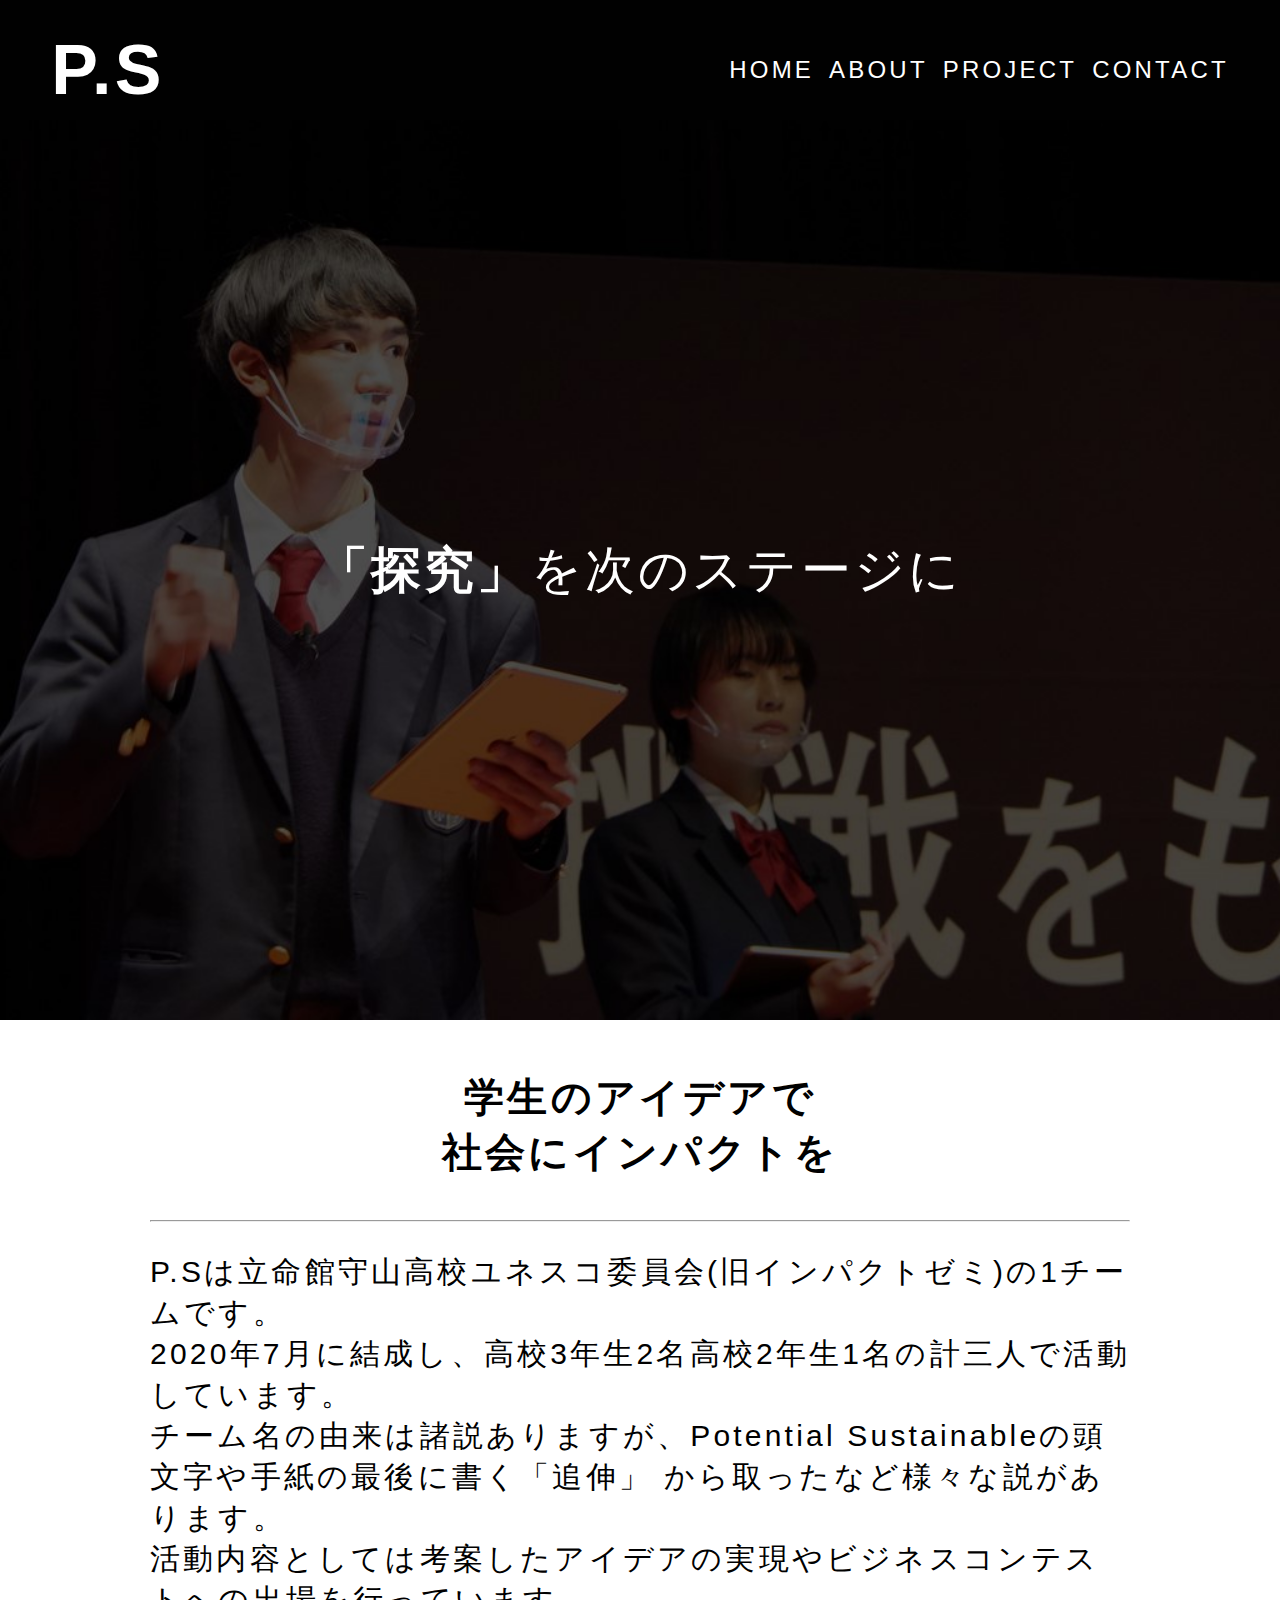
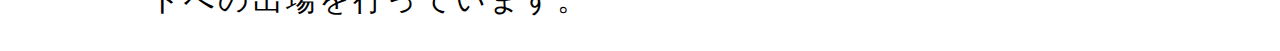
==== index.html @ 9fa4072c "CSSを修正" ====
<!DOCTYPE html>
<html lang="en" dir="ltr">

<head>
  <meta charset="utf-8">
  <link rel="stylesheet" href="CSS/style.css" />
  <link rel="icon" type="image/jpg" href="icon.jpg">
  <link rel="apple-touch-icon" sizes="180x180" href="icon.jpg">
  <title>PSホームページ</title>
  <script
  src="https://code.jquery.com/jquery-2.2.4.js"
  integrity="sha256-iT6Q9iMJYuQiMWNd9lDyBUStIq/8PuOW33aOqmvFpqI="
  crossorigin="anonymous">
</script>
<script>
$(function() {
   const hum = $('#hamburger, .close')
   const nav = $('.sp-nav')
   hum.on('click', function(){
      nav.toggleClass('toggle');
   });
});
</script>

</head>
<body>
    <header>
        <h1>
           <a href="/">P.S</a>
        </h1>
        <nav class="pc_header">
           <ul>
              <li><a href="#">HOME</a></li>
              <li><a href="#">ABOUT</a></li>
              <li><a href="#">PROJECT</a></li>
              <li><a href="#">CONTACT</a></li>
           </ul>
        </nav>
        <nav class="sp-nav">
         <ul>
            <li class="phone_li"><a href="#">HOME</a></li>
            <li class="phone_li"><a href="#">ABOUT</a></li>
            <li class="phone_li"><a href="#">PROJECT</a></li>
            <li class="phone_li"><a href="#">CONTACT</a></li>
            <li class="phone_li"><a href="index.html">閉じる</a></li>
         </ul>
       </nav>
        <div id="hamburger">
         <span></span>
      </div>
     </header>
     <div class="main-visual">
        <h2><b>「探究」</b>を次のステージに</h2>
     </div>
     <center>
     <h3>学生のアイデアで<br>社会にインパクトを</h3>
     </center>
     <hr>
     <p id="home_text">P.Sは立命館守山高校ユネスコ委員会(旧インパクトゼミ)の1チームです。<br>
        2020年7月に結成し、高校3年生2名高校2年生1名の計三人で活動しています。<br>
        チーム名の由来は諸説ありますが、Potential Sustainableの頭文字や手紙の最後に書く「追伸」
        から取ったなど様々な説があります。<br>
        活動内容としては考案したアイデアの実現やビジネスコンテストへの出場を行っています。</p>
     
</body>
---- CSS/style.css ----
@charset "utf-8";
* {
   box-sizing: border-box;
}
body {
   margin: 0;
   padding: 0;
   font-family: "Hiragino Kaku Gothic Pro", "ヒラギノ角ゴ Pro W3", メイリオ, Meiryo, "ＭＳ Ｐゴシック", "Helvetica Neue", Helvetica, Arial, sans-serif;
   background-color: white;
   letter-spacing : 0.2em;
}
header {
   padding: 30px 4% 10px;
  
   top: 0;
   width: 100%;
   background-color: #010101;
   display: flex;
   align-items: center;
}
h1 {
   margin: 0; padding: 0;
   font-size: 70px;
}
a {	
   text-decoration: none;
   color: #fff;
}
nav {
   margin: 0 0 0 auto;
}
ul {
   list-style: none;
   margin: 0;
   display: flex;
}
li {
   margin: 0 0 0 15px;
   font-size: 24px;
}
.main-visual {
   display: flex;
   justify-content: center;
   align-items: center;
   height: 100vh;
   background: url('toppage.jpg') top center / cover no-repeat;
}
h2 {
   margin: 0;
   font-size: 50px;
   font-weight: normal;
   color: #fff;
}

.sp-nav {
   display: none;
}
#home_text{
   margin-left: 150px;
   margin-right: 150px;
   font-size: 30px;
}
hr{
   margin-left: 150px;
   margin-right: 150px;
}
h3{
   font-size: 40px;
   margin-top: 50px;
   
}
@media screen and (max-width: 980px) {
   .pc_header {
      display: none;
   }
   .sp-nav {
      z-index: 1;
      position: fixed;
      top: 0;
      left: 0;
      width: 100%;
      height: 100vh;
      display: block;
      width: 100%;
      background: rgba(0, 0, 0, .8);
      opacity: 0;
      transform: translateY(-100%);
      transition: all .2s ease-in-out;
   }
   .phone_li{
      font-size: 50px;
   }
   #hamburger {
      position: relative;
      display: block;
      width: 60px;
      height: 50px;
      margin: 0 0 0 auto;
   }
   #hamburger span {
      position: absolute;
      top: 50%;
      left: 0;
      display: block;
      width: 100%;
      height: 6px;
      background-color: #fff;
      transform: translateY(-50%);
   }
   #hamburger::before {
      content: '';
      display: block;
      position: absolute;
      top: 0;
      left: 0;
      width: 100%;
      height: 6px;
      background-color: #fff;
   }
   #hamburger::after {
      content: '';
      display: block;
      position: absolute;
      bottom: 0;
      left: 0;
      width: 100%;
      height: 6px;
      background-color: #fff;
   }
   /*スマホメニュー*/
   .sp-nav ul {
      padding: 0;
      display: flex;
      flex-direction: column;
      justify-content: center;
      align-items: center;
      height: 100%;
   }
   .sp-nav li {
      margin: 0;
      padding: 0;
   }
   .sp-nav li span {
      font-size: 50px;
      color: #fff;
   }
   .sp-nav li a, .sp-nav li span {
      display: block;
      padding: 20px 0;
   }
 
   }
   .toggle {
      transform: translateY( 0 );
      opacity: 1;
   }
   .main-visual {
      padding: 0 4%;
   }
   h2 {
      line-height: 1.6;
      text-align: center;
   }
}
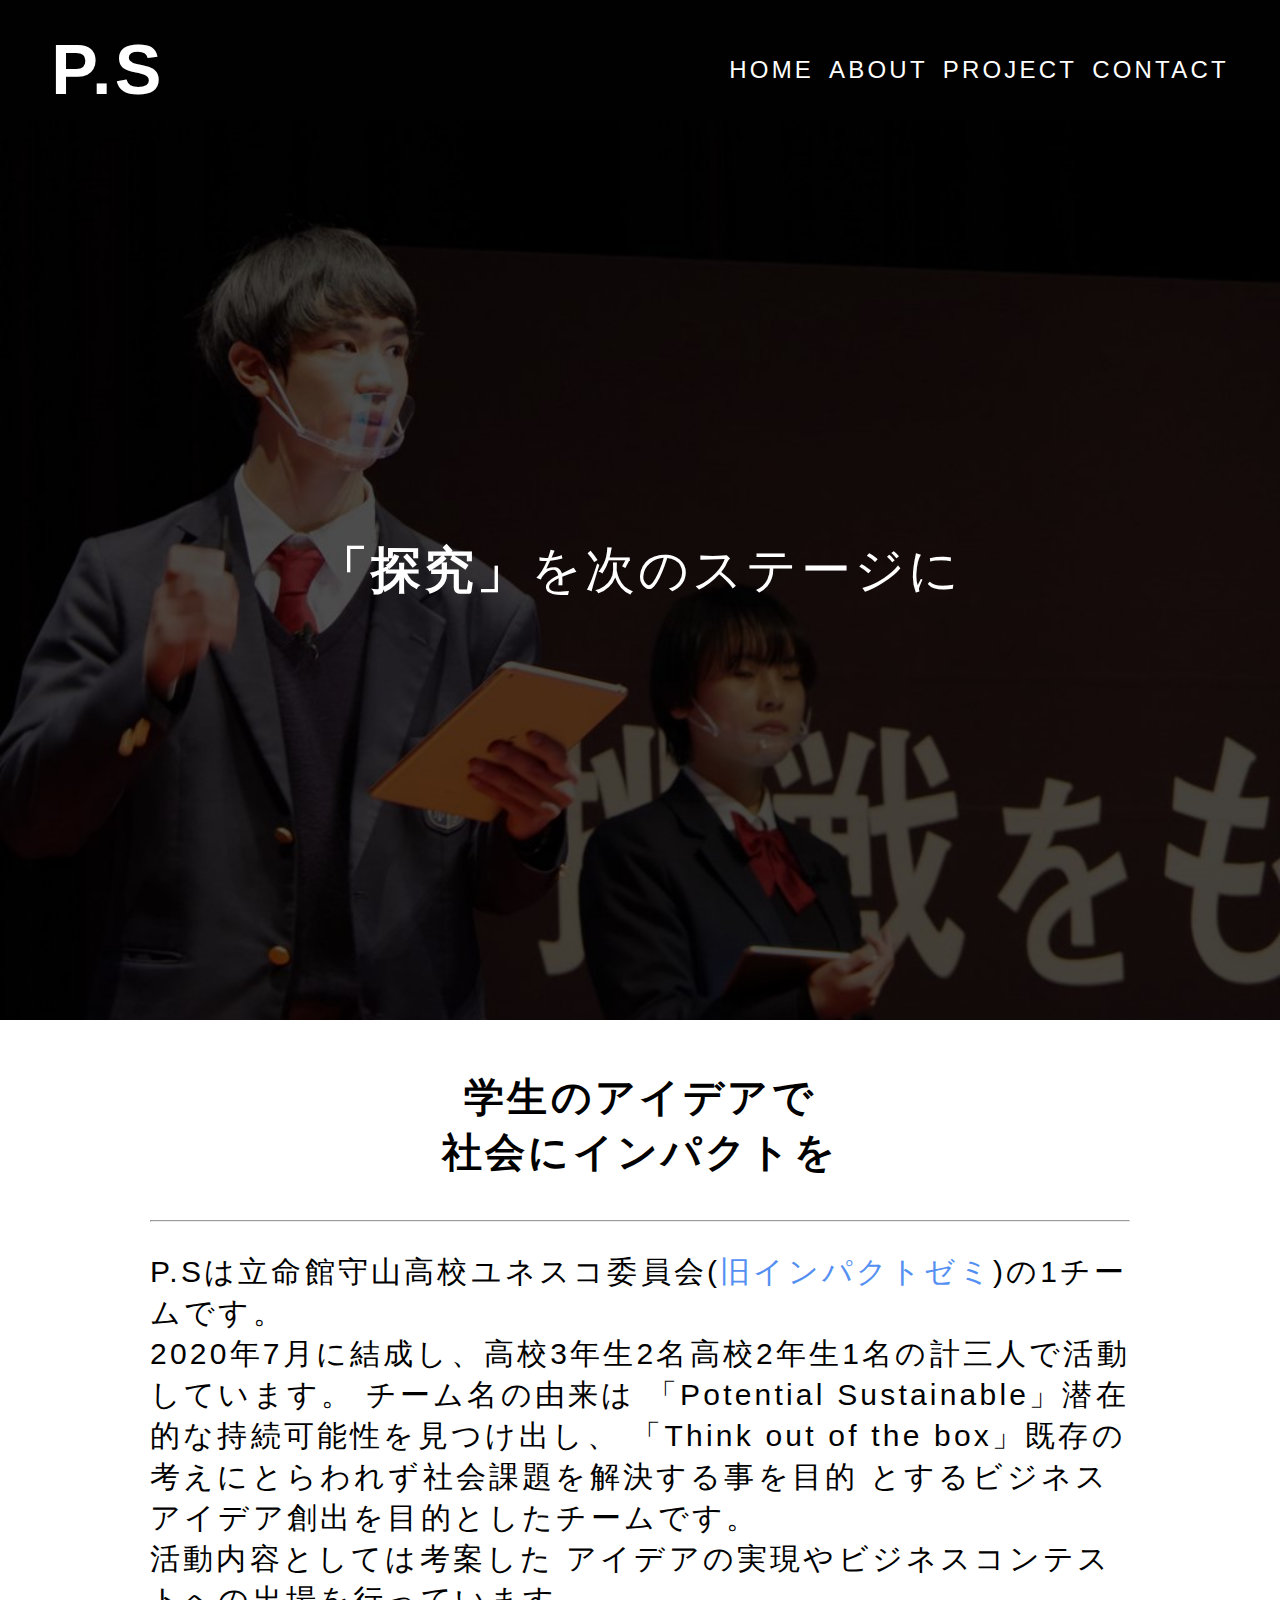
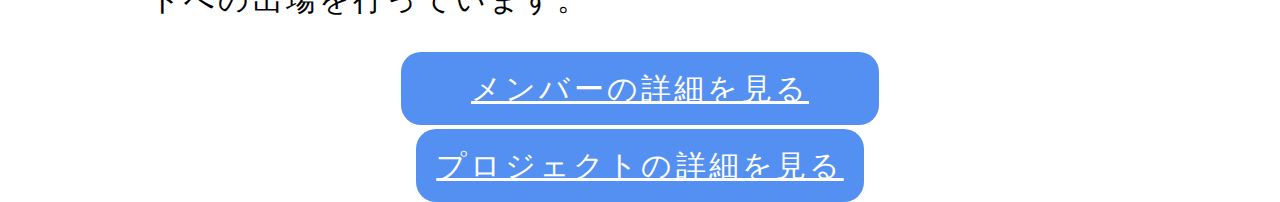
==== commit ed135248: "add profile link" ====
--- a/index.html
+++ b/index.html
@@ -26,23 +26,23 @@
 <body>
     <header>
         <h1>
-           <a href="/">P.S</a>
+           <a class="headerlink" href="/">P.S</a>
         </h1>
         <nav class="pc_header">
            <ul>
-              <li><a href="#">HOME</a></li>
-              <li><a href="#">ABOUT</a></li>
-              <li><a href="#">PROJECT</a></li>
-              <li><a href="#">CONTACT</a></li>
+              <li><a class="headerlink" href="#">HOME</a></li>
+              <li><a class="headerlink" href="#">ABOUT</a></li>
+              <li><a class="headerlink" href="#">PROJECT</a></li>
+              <li><a class="headerlink" href="#">CONTACT</a></li>
            </ul>
         </nav>
         <nav class="sp-nav">
          <ul>
-            <li class="phone_li"><a href="#">HOME</a></li>
-            <li class="phone_li"><a href="#">ABOUT</a></li>
-            <li class="phone_li"><a href="#">PROJECT</a></li>
-            <li class="phone_li"><a href="#">CONTACT</a></li>
-            <li class="phone_li"><a href="index.html">閉じる</a></li>
+            <li class="phone_li"><a class="headerlink" href="#">HOME</a></li>
+            <li class="phone_li"><a class="headerlink" href="#">ABOUT</a></li>
+            <li class="phone_li"><a class="headerlink" href="#">PROJECT</a></li>
+            <li class="phone_li"><a class="headerlink" href="#">CONTACT</a></li>
+            <li class="phone_li"><a class="headerlink" href="index.html">閉じる</a></li>
          </ul>
        </nav>
         <div id="hamburger">
@@ -56,10 +56,20 @@
      <h3>学生のアイデアで<br>社会にインパクトを</h3>
      </center>
      <hr>
-     <p id="home_text">P.Sは立命館守山高校ユネスコ委員会(旧インパクトゼミ)の1チームです。<br>
-        2020年7月に結成し、高校3年生2名高校2年生1名の計三人で活動しています。<br>
-        チーム名の由来は諸説ありますが、Potential Sustainableの頭文字や手紙の最後に書く「追伸」
-        から取ったなど様々な説があります。<br>
-        活動内容としては考案したアイデアの実現やビジネスコンテストへの出場を行っています。</p>
-     
+     <p id="home_text">P.Sは立命館守山高校ユネスコ委員会(<a class="home_text_link" href="https://impact-rits.github.io/genie.github.io/index.html">旧インパクトゼミ</a>)の1チームです。<br>
+        2020年7月に結成し、高校3年生2名高校2年生1名の計三人で活動しています。
+        チーム名の由来は
+        「Potential Sustainable」潜在的な持続可能性を見つけ出し、
+        「Think out of the box」既存の考えにとらわれず社会課題を解決する事を目的
+        とするビジネスアイデア創出を目的としたチームです。
+        <br>活動内容としては考案した
+        アイデアの実現やビジネスコンテストへの出場を行っています。</p>
+     <center>
+        <br>
+        <a class="detaillink_1" href="about.html">メンバーの詳細を見る</a>
+        <br>
+        <br>
+        <br>
+        <a class="detaillink_2" href="about.html">プロジェクトの詳細を見る</a>
+     </center>
 </body>--- a/CSS/style.css
+++ b/CSS/style.css
@@ -22,7 +22,7 @@
    margin: 0; padding: 0;
    font-size: 70px;
 }
-a {	
+.headerlink{	
    text-decoration: none;
    color: #fff;
 }
@@ -68,6 +68,27 @@
    font-size: 40px;
    margin-top: 50px;
    
+}
+.home_text_link{
+   color: #5490F2;
+   text-decoration: none;
+}
+.detaillink_1{
+   color: white;
+   background-color: #5490F2;
+   padding-top:20px;
+   padding-bottom:20px;
+   padding-left: 70px;
+   padding-right: 70px;
+   font-size: 30px;
+   border-radius: 20px;
+}
+.detaillink_2{
+   color: white;
+   background-color: #5490F2;
+   padding:20px;
+   font-size: 30px;
+   border-radius: 20px;
 }
 @media screen and (max-width: 980px) {
    .pc_header {
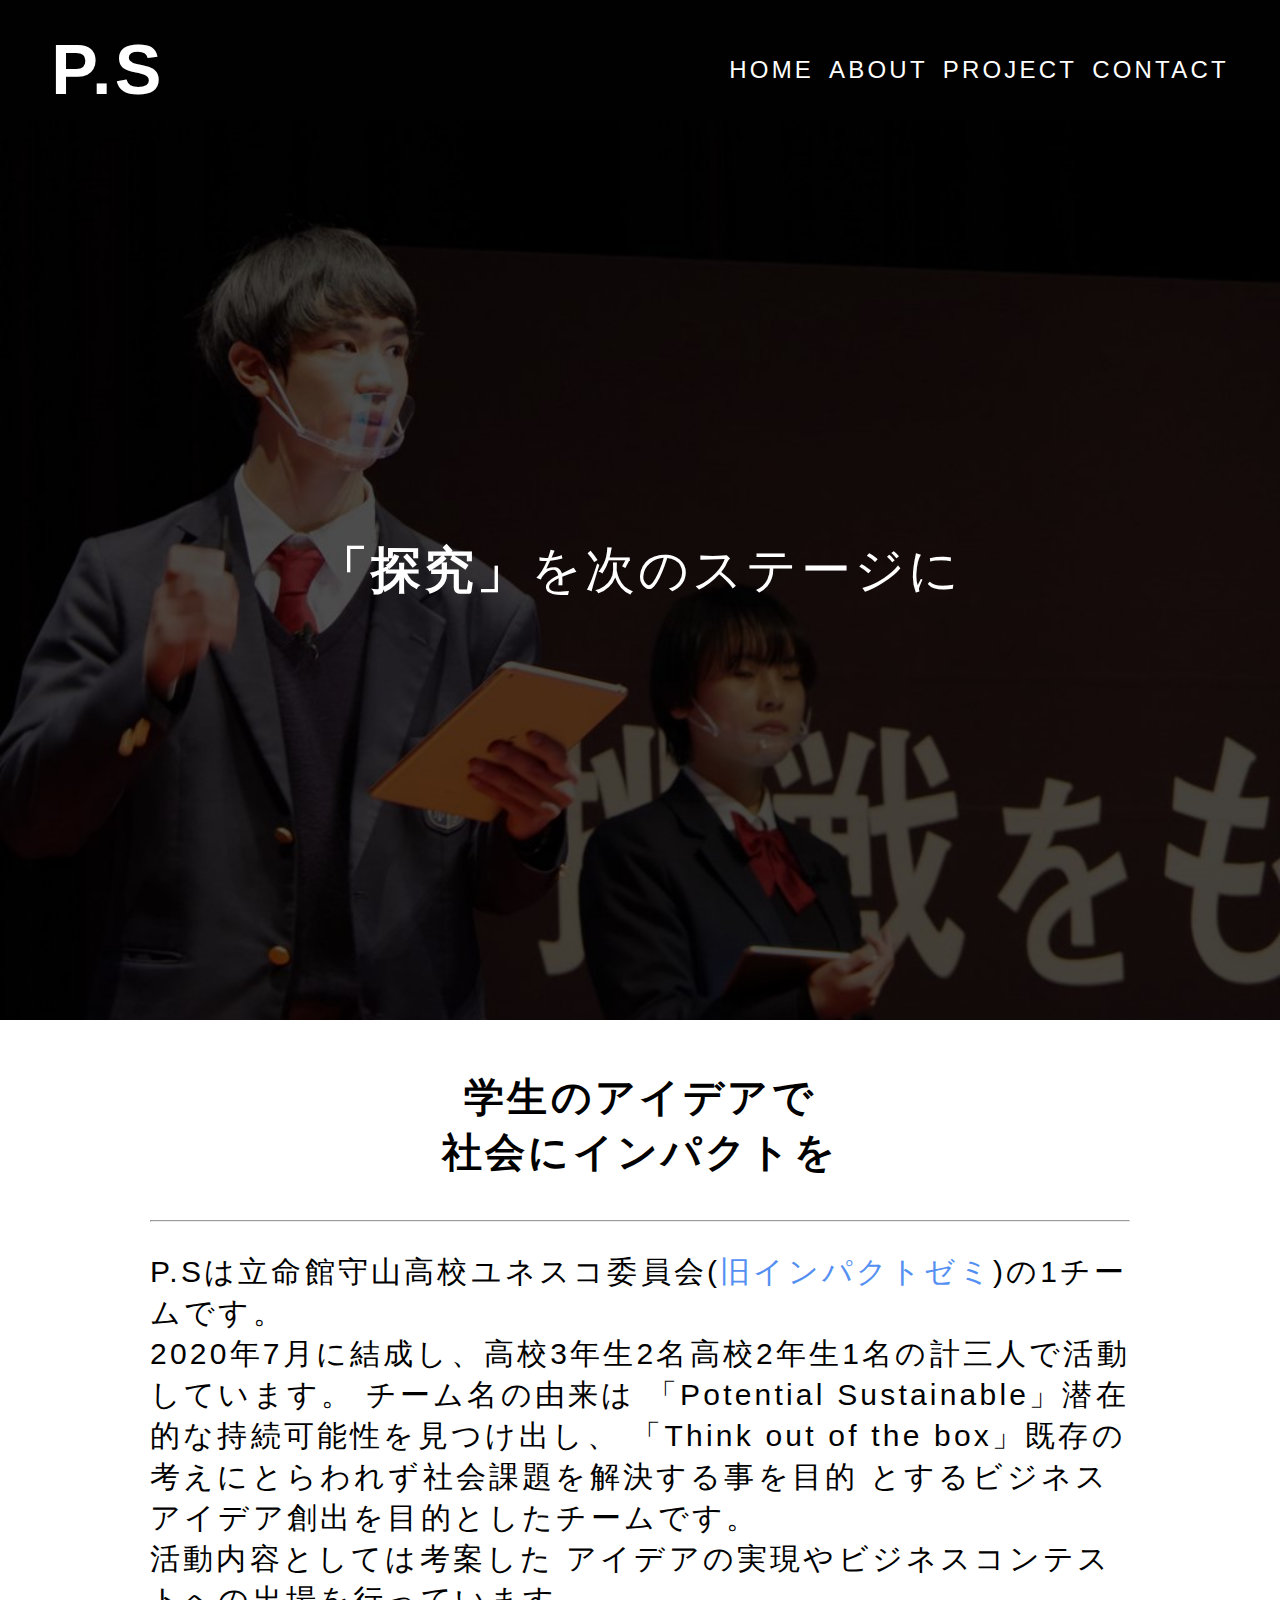
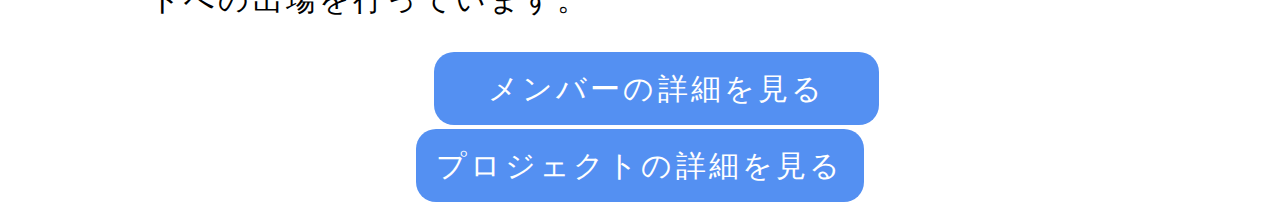
==== commit 1826fcec: "add buttom" ====
--- a/index.html
+++ b/index.html
@@ -66,10 +66,10 @@
         アイデアの実現やビジネスコンテストへの出場を行っています。</p>
      <center>
         <br>
-        <a class="detaillink_1" href="about.html">メンバーの詳細を見る</a>
+        <a class="detaillink" href="about.html">　メンバーの詳細を見る　</a>
         <br>
         <br>
         <br>
-        <a class="detaillink_2" href="about.html">プロジェクトの詳細を見る</a>
+        <a class="detaillink" href="about.html">プロジェクトの詳細を見る</a>
      </center>
 </body>--- a/CSS/style.css
+++ b/CSS/style.css
@@ -73,22 +73,13 @@
    color: #5490F2;
    text-decoration: none;
 }
-.detaillink_1{
-   color: white;
-   background-color: #5490F2;
-   padding-top:20px;
-   padding-bottom:20px;
-   padding-left: 70px;
-   padding-right: 70px;
-   font-size: 30px;
-   border-radius: 20px;
-}
-.detaillink_2{
+.detaillink{
    color: white;
    background-color: #5490F2;
    padding:20px;
    font-size: 30px;
    border-radius: 20px;
+   text-decoration: none;
 }
 @media screen and (max-width: 980px) {
    .pc_header {
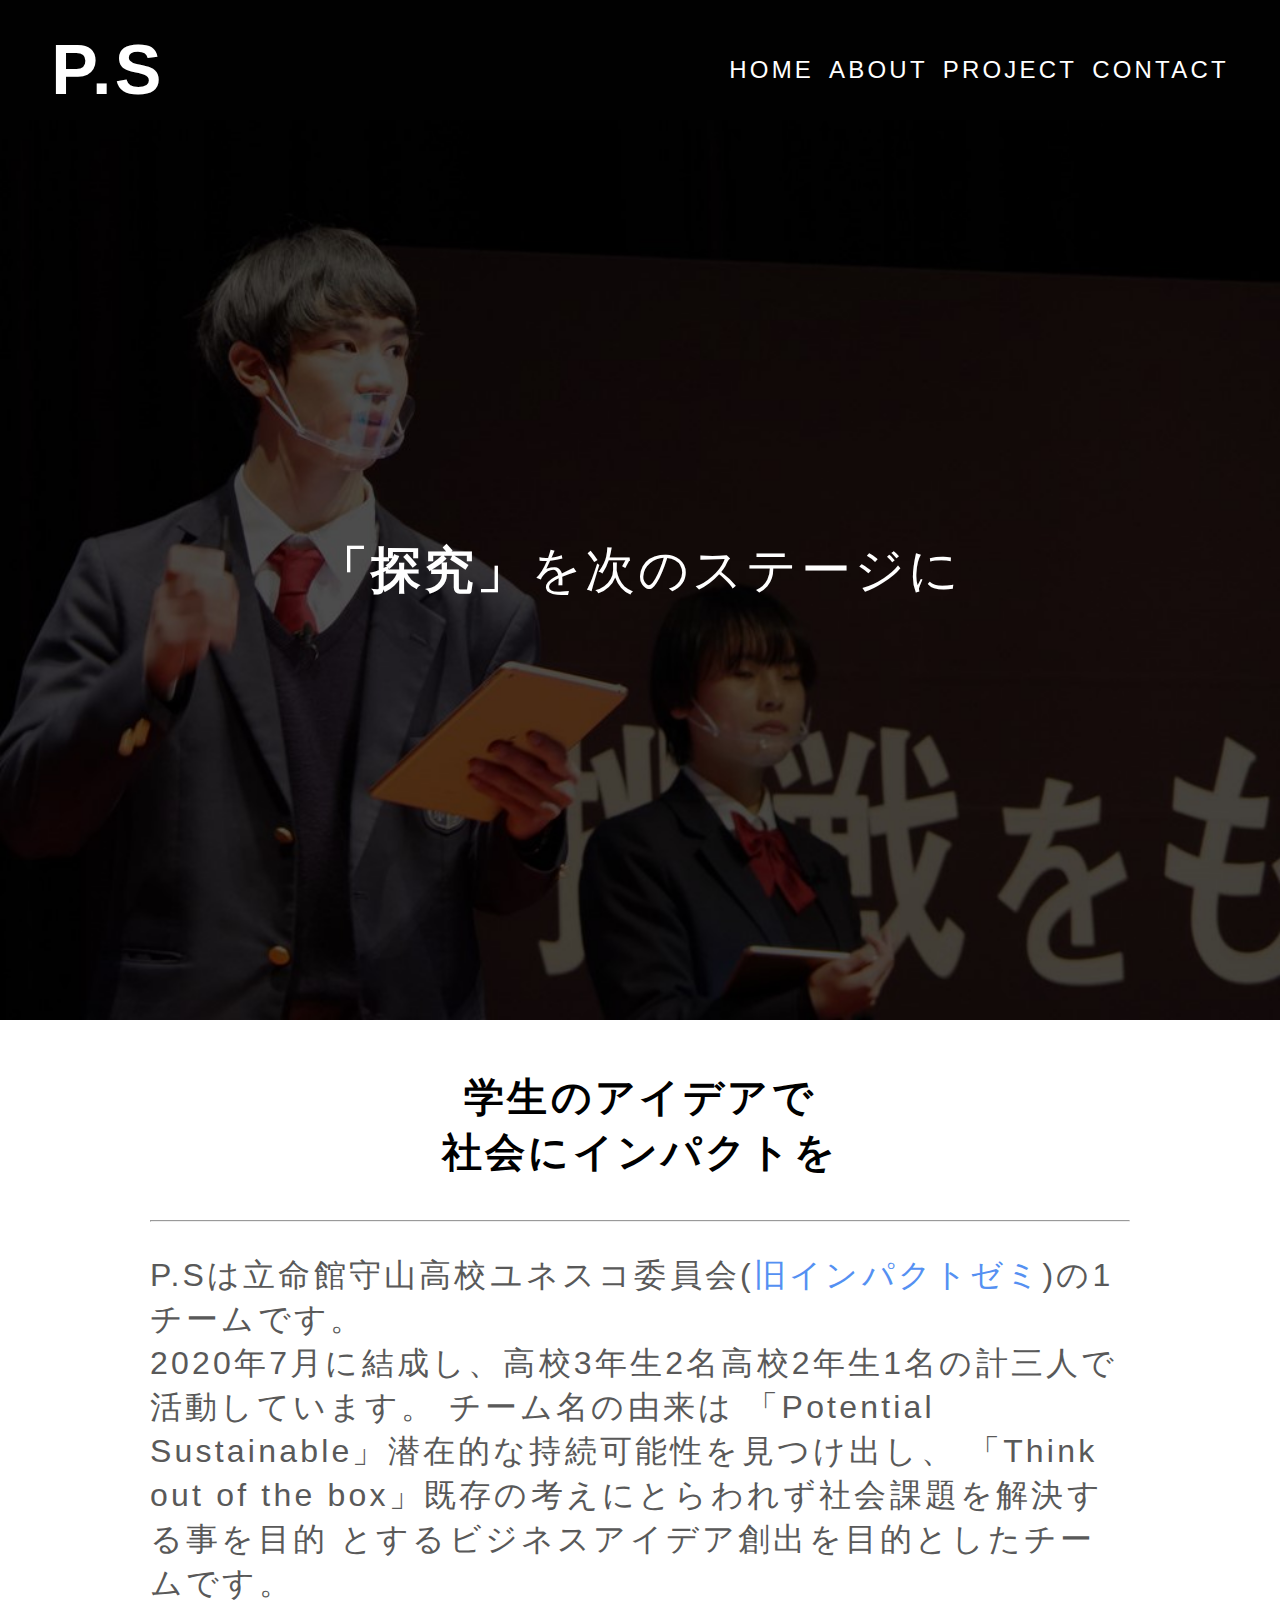
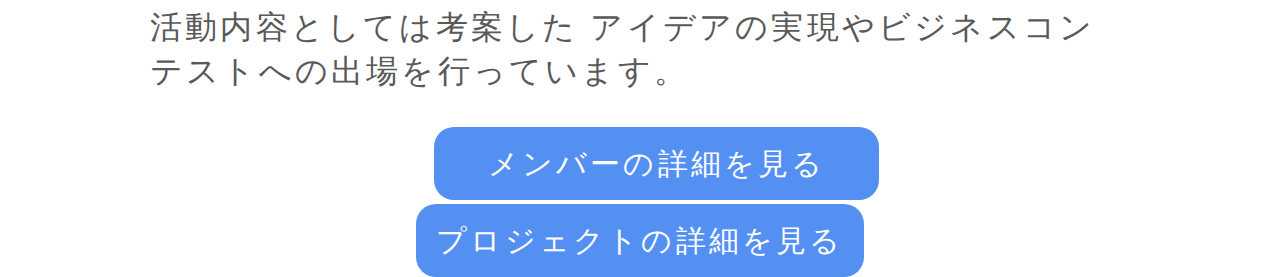
==== commit 2a94a319: "add about" ====
--- a/index.html
+++ b/index.html
@@ -31,7 +31,7 @@
         <nav class="pc_header">
            <ul>
               <li><a class="headerlink" href="#">HOME</a></li>
-              <li><a class="headerlink" href="#">ABOUT</a></li>
+              <li><a class="headerlink" href="about.html">ABOUT</a></li>
               <li><a class="headerlink" href="#">PROJECT</a></li>
               <li><a class="headerlink" href="#">CONTACT</a></li>
            </ul>
@@ -39,7 +39,7 @@
         <nav class="sp-nav">
          <ul>
             <li class="phone_li"><a class="headerlink" href="#">HOME</a></li>
-            <li class="phone_li"><a class="headerlink" href="#">ABOUT</a></li>
+            <li class="phone_li"><a class="headerlink" href="about.html">ABOUT</a></li>
             <li class="phone_li"><a class="headerlink" href="#">PROJECT</a></li>
             <li class="phone_li"><a class="headerlink" href="#">CONTACT</a></li>
             <li class="phone_li"><a class="headerlink" href="index.html">閉じる</a></li>
@@ -56,7 +56,7 @@
      <h3>学生のアイデアで<br>社会にインパクトを</h3>
      </center>
      <hr>
-     <p id="home_text">P.Sは立命館守山高校ユネスコ委員会(<a class="home_text_link" href="https://impact-rits.github.io/genie.github.io/index.html">旧インパクトゼミ</a>)の1チームです。<br>
+     <p class="home_text">P.Sは立命館守山高校ユネスコ委員会(<a class="home_text_link" href="https://impact-rits.github.io/genie.github.io/index.html">旧インパクトゼミ</a>)の1チームです。<br>
         2020年7月に結成し、高校3年生2名高校2年生1名の計三人で活動しています。
         チーム名の由来は
         「Potential Sustainable」潜在的な持続可能性を見つけ出し、
--- a/CSS/style.css
+++ b/CSS/style.css
@@ -55,10 +55,11 @@
 .sp-nav {
    display: none;
 }
-#home_text{
+.home_text{
    margin-left: 150px;
    margin-right: 150px;
-   font-size: 30px;
+   font-size: 32px;
+   color: #595959;
 }
 hr{
    margin-left: 150px;
@@ -80,6 +81,41 @@
    font-size: 30px;
    border-radius: 20px;
    text-decoration: none;
+}
+
+
+
+
+
+.image img{
+   width: 25%;
+   margin-left: 150px;
+   float: left;
+   margin-right: 80px;
+   margin-bottom: 60px;
+}
+.sentence_title{
+   margin-top: 50px;
+   color: #5490F2;
+   text-align: left;
+   font-size: 80px;;
+   margin-left: 150px;
+}
+.profile_text{
+   color: #595959;
+   font-family: "ヒラギノ角ゴ Pro W3" ;
+}
+.profile_text_detail{
+   margin-left: 150px;
+   margin-right: 150px;
+   font-size: 22px;
+   color: #595959;
+}
+h4{
+   margin-left: 150px;
+   font-size: 25px;
+   color: #595959;
+   clear: left;
 }
 @media screen and (max-width: 980px) {
    .pc_header {
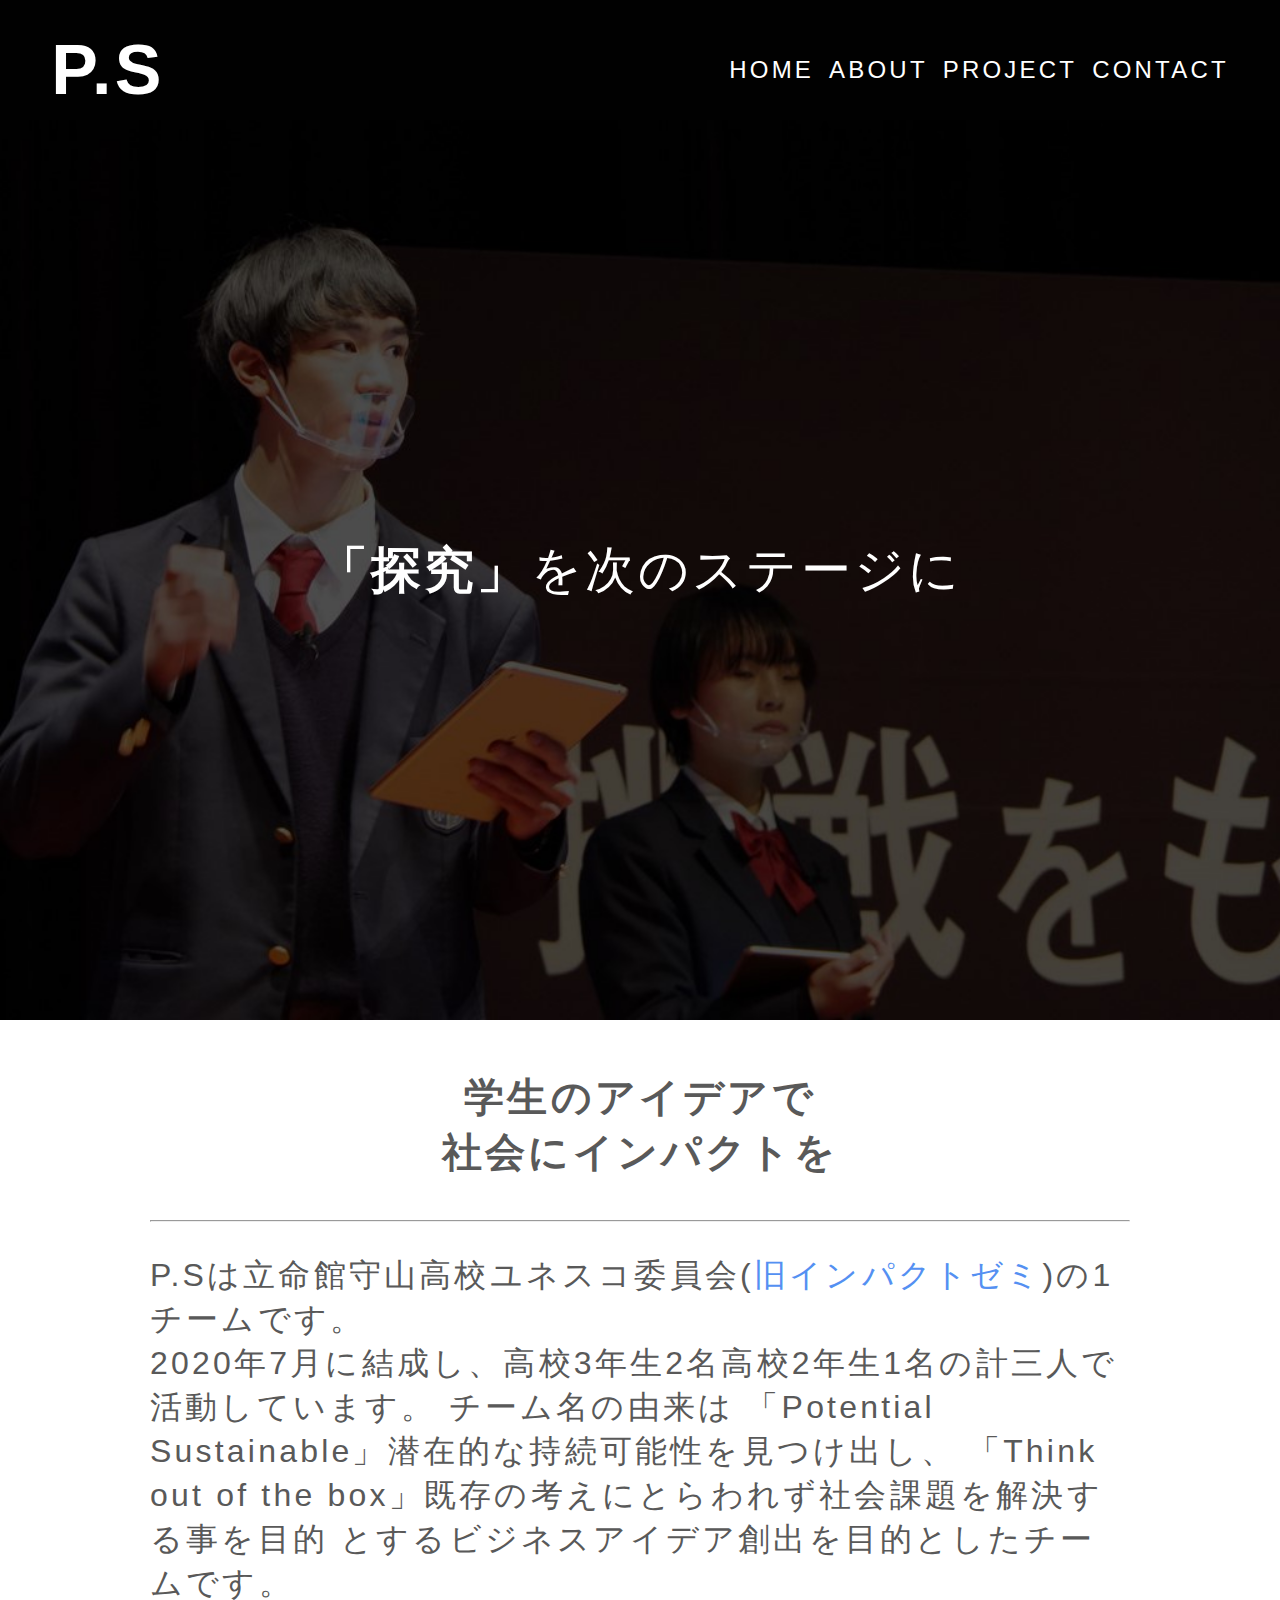
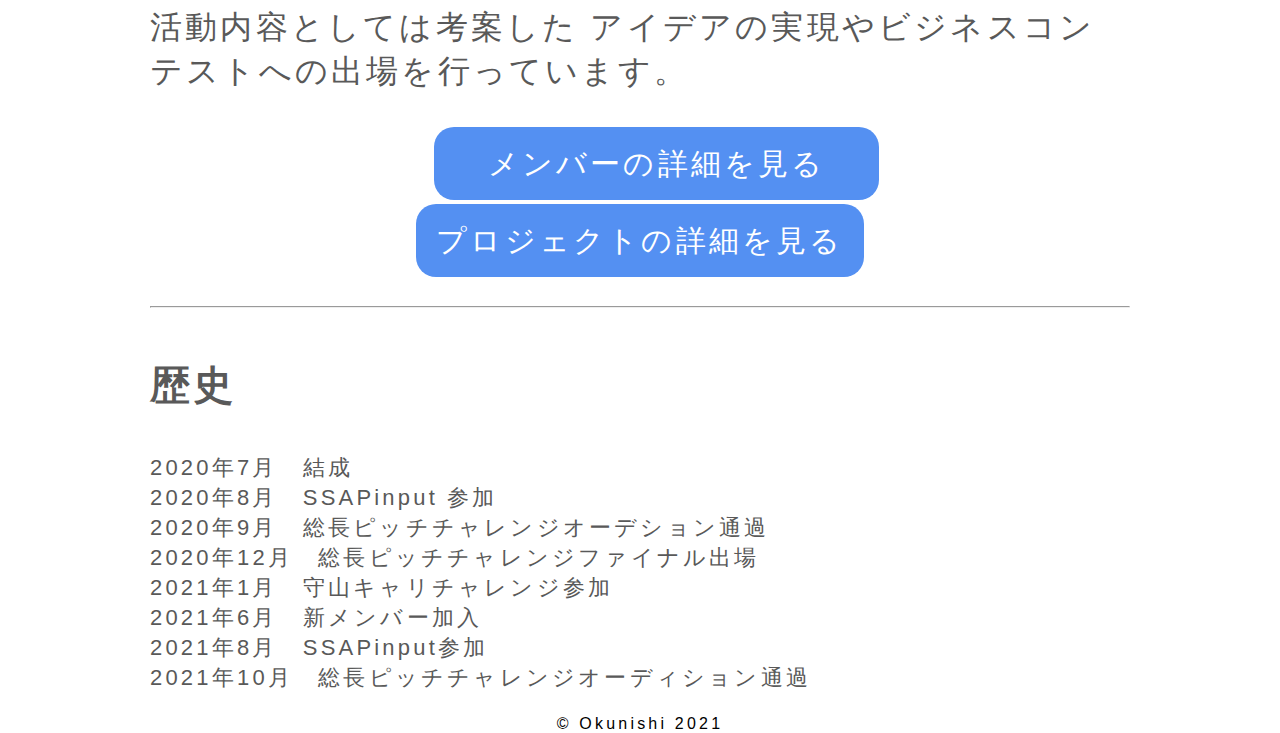
==== commit fc473aa5: "ver1.0" ====
--- a/index.html
+++ b/index.html
@@ -32,16 +32,16 @@
            <ul>
               <li><a class="headerlink" href="#">HOME</a></li>
               <li><a class="headerlink" href="about.html">ABOUT</a></li>
-              <li><a class="headerlink" href="#">PROJECT</a></li>
-              <li><a class="headerlink" href="#">CONTACT</a></li>
+              <li><a class="headerlink" href="project.html">PROJECT</a></li>
+              <li><a class="headerlink" href="mailto:p.s.official.1006@gmail.com">CONTACT</a></li>
            </ul>
         </nav>
         <nav class="sp-nav">
          <ul>
             <li class="phone_li"><a class="headerlink" href="#">HOME</a></li>
             <li class="phone_li"><a class="headerlink" href="about.html">ABOUT</a></li>
-            <li class="phone_li"><a class="headerlink" href="#">PROJECT</a></li>
-            <li class="phone_li"><a class="headerlink" href="#">CONTACT</a></li>
+            <li class="phone_li"><a class="headerlink" href="project.html">PROJECT</a></li>
+            <li class="phone_li"><a class="headerlink" href="mailto:p.s.official.1006@gmail.com">CONTACT</a></li>
             <li class="phone_li"><a class="headerlink" href="index.html">閉じる</a></li>
          </ul>
        </nav>
@@ -70,6 +70,25 @@
         <br>
         <br>
         <br>
-        <a class="detaillink" href="about.html">プロジェクトの詳細を見る</a>
+        <a class="detaillink" href="project.html">プロジェクトの詳細を見る</a>
      </center>
+     <br>
+     <br>
+     <hr>
+     <h3>歴史</h3>
+     <p class="profile_text_detail">
+      2020年7月　結成<br>
+      2020年8月　SSAPinput 参加<br>
+      2020年9月　総長ピッチチャレンジオーデション通過<br>
+      2020年12月　総長ピッチチャレンジファイナル出場<br>
+      2021年1月　守山キャリチャレンジ参加<br>
+      2021年6月　新メンバー加入<br>
+      2021年8月　SSAPinput参加<br>
+      2021年10月　総長ピッチチャレンジオーディション通過
+</p>
+<center>
+   <footer>
+       &copy; Okunishi 2021
+     </footer>
+   </center>
 </body>--- a/CSS/style.css
+++ b/CSS/style.css
@@ -1,3 +1,10 @@
+@keyframes fadeIn { /*animation-nameで設定した値を書く*/
+
+   0% {opacity: 0} /*アニメーション開始時は不透明度0%*/
+ 
+   100% {opacity: 1} /*アニメーション終了時は不透明度100%*/
+ 
+ }
 @charset "utf-8";
 * {
    box-sizing: border-box;
@@ -51,6 +58,9 @@
    font-weight: normal;
    color: #fff;
 }
+footer{
+   clear: both;
+}
 
 .sp-nav {
    display: none;
@@ -68,7 +78,9 @@
 h3{
    font-size: 40px;
    margin-top: 50px;
-   
+   color: #595959;
+   margin-left: 150px;
+   margin-right: 150px;
 }
 .home_text_link{
    color: #5490F2;
@@ -87,13 +99,14 @@
 
 
 
-.image img{
+.image_pc img{
    width: 25%;
    margin-left: 150px;
    float: left;
    margin-right: 80px;
    margin-bottom: 60px;
 }
+
 .sentence_title{
    margin-top: 50px;
    color: #5490F2;
@@ -113,13 +126,45 @@
 }
 h4{
    margin-left: 150px;
+   margin-bottom: 0px;
    font-size: 25px;
    color: #595959;
    clear: left;
+}
+
+.project_box img{
+   width: 30%;
+   float: left;
+   margin: 20px;
+   border: #BFBFBF 1px solid;
+   animation: fadeIn 2s linear 0.3s 1 normal;
+}
+
+.project_top_img img{
+   width: 50%;
+}
+.project_box_1 img{
+   width: 95%;
+   margin: 20px;
+}
+
+#pitch_photo img{
+   width:80%;
 }
 @media screen and (max-width: 980px) {
    .pc_header {
       display: none;
+   }
+   .image_pc img{
+     width: 100%;
+     margin: 0px;
+     clear: left;
+     text-align: center;
+   }
+   .project_box img{
+      width: 95%;
+      margin: 20px;
+      border: #BFBFBF 1px solid;
    }
    .sp-nav {
       z-index: 1;
@@ -209,4 +254,5 @@
       line-height: 1.6;
       text-align: center;
    }
-}
+   
+}
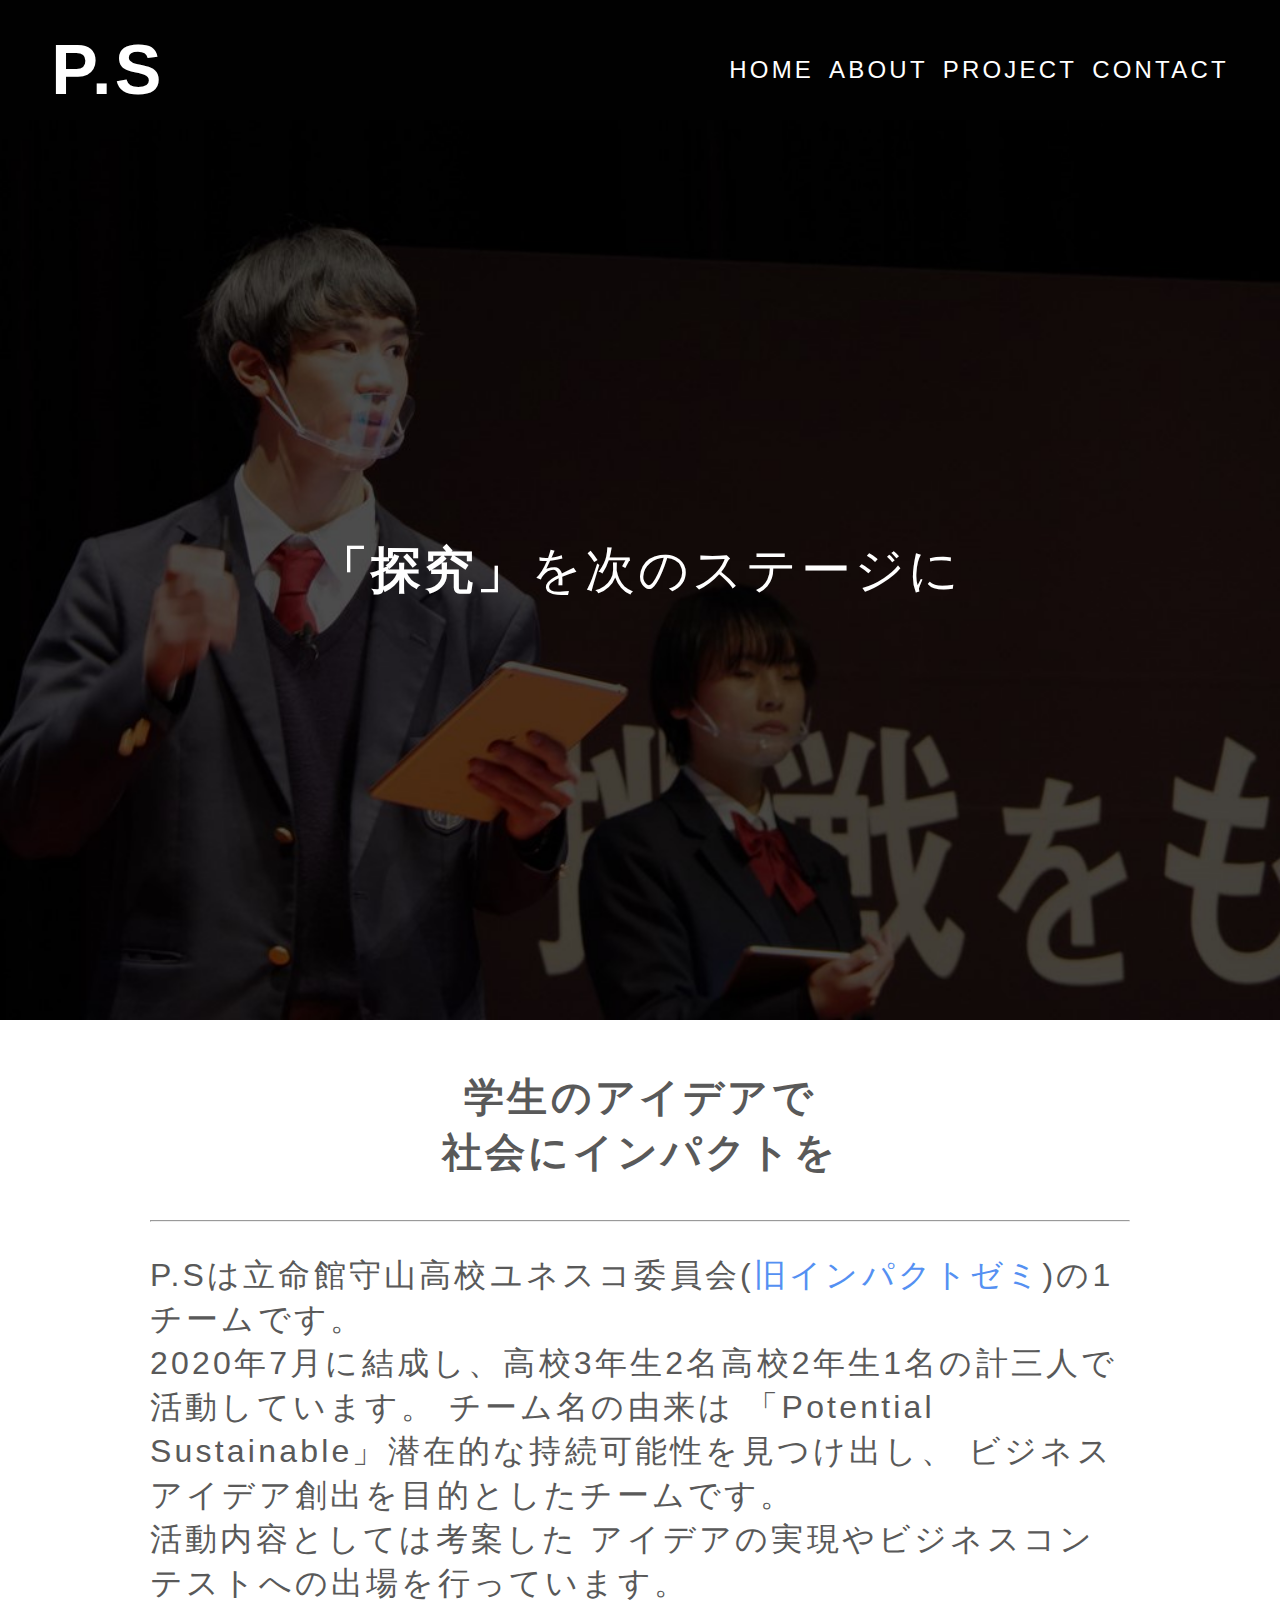
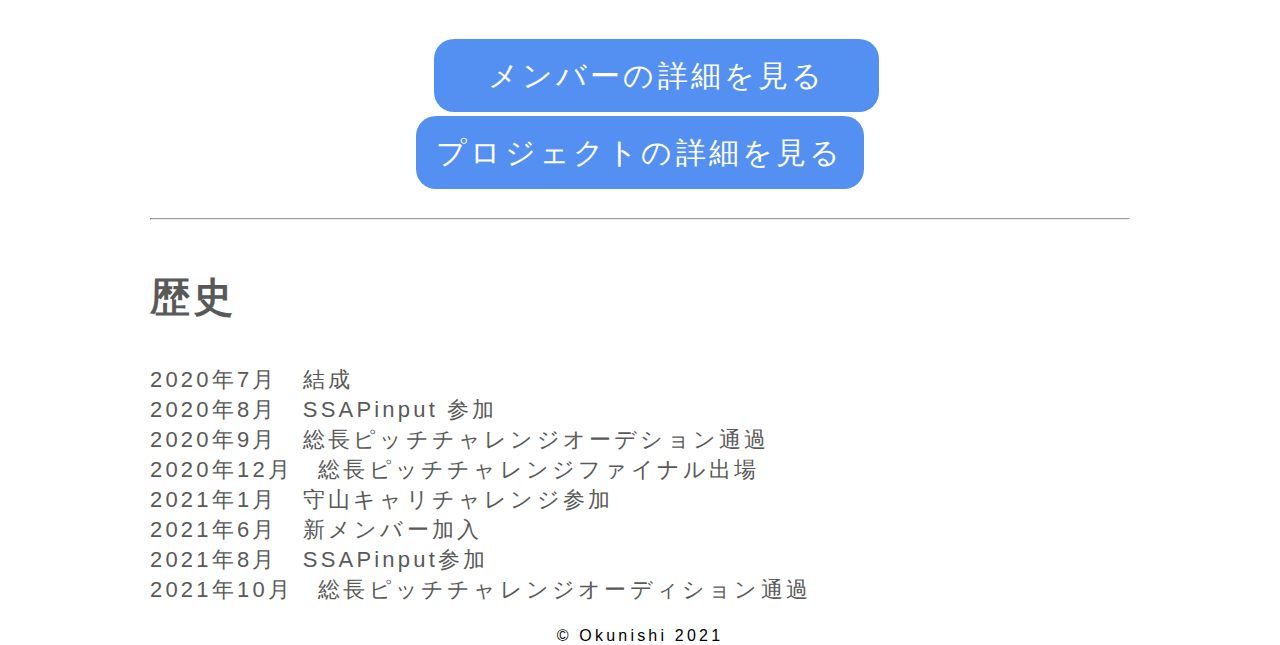
==== commit d28d3ce8: "Update index.html" ====
--- a/index.html
+++ b/index.html
@@ -26,7 +26,7 @@
 <body>
     <header>
         <h1>
-           <a class="headerlink" href="/">P.S</a>
+           <a class="headerlink" href="index.html">P.S</a>
         </h1>
         <nav class="pc_header">
            <ul>
@@ -60,8 +60,7 @@
         2020年7月に結成し、高校3年生2名高校2年生1名の計三人で活動しています。
         チーム名の由来は
         「Potential Sustainable」潜在的な持続可能性を見つけ出し、
-        「Think out of the box」既存の考えにとらわれず社会課題を解決する事を目的
-        とするビジネスアイデア創出を目的としたチームです。
+       ビジネスアイデア創出を目的としたチームです。
         <br>活動内容としては考案した
         アイデアの実現やビジネスコンテストへの出場を行っています。</p>
      <center>
